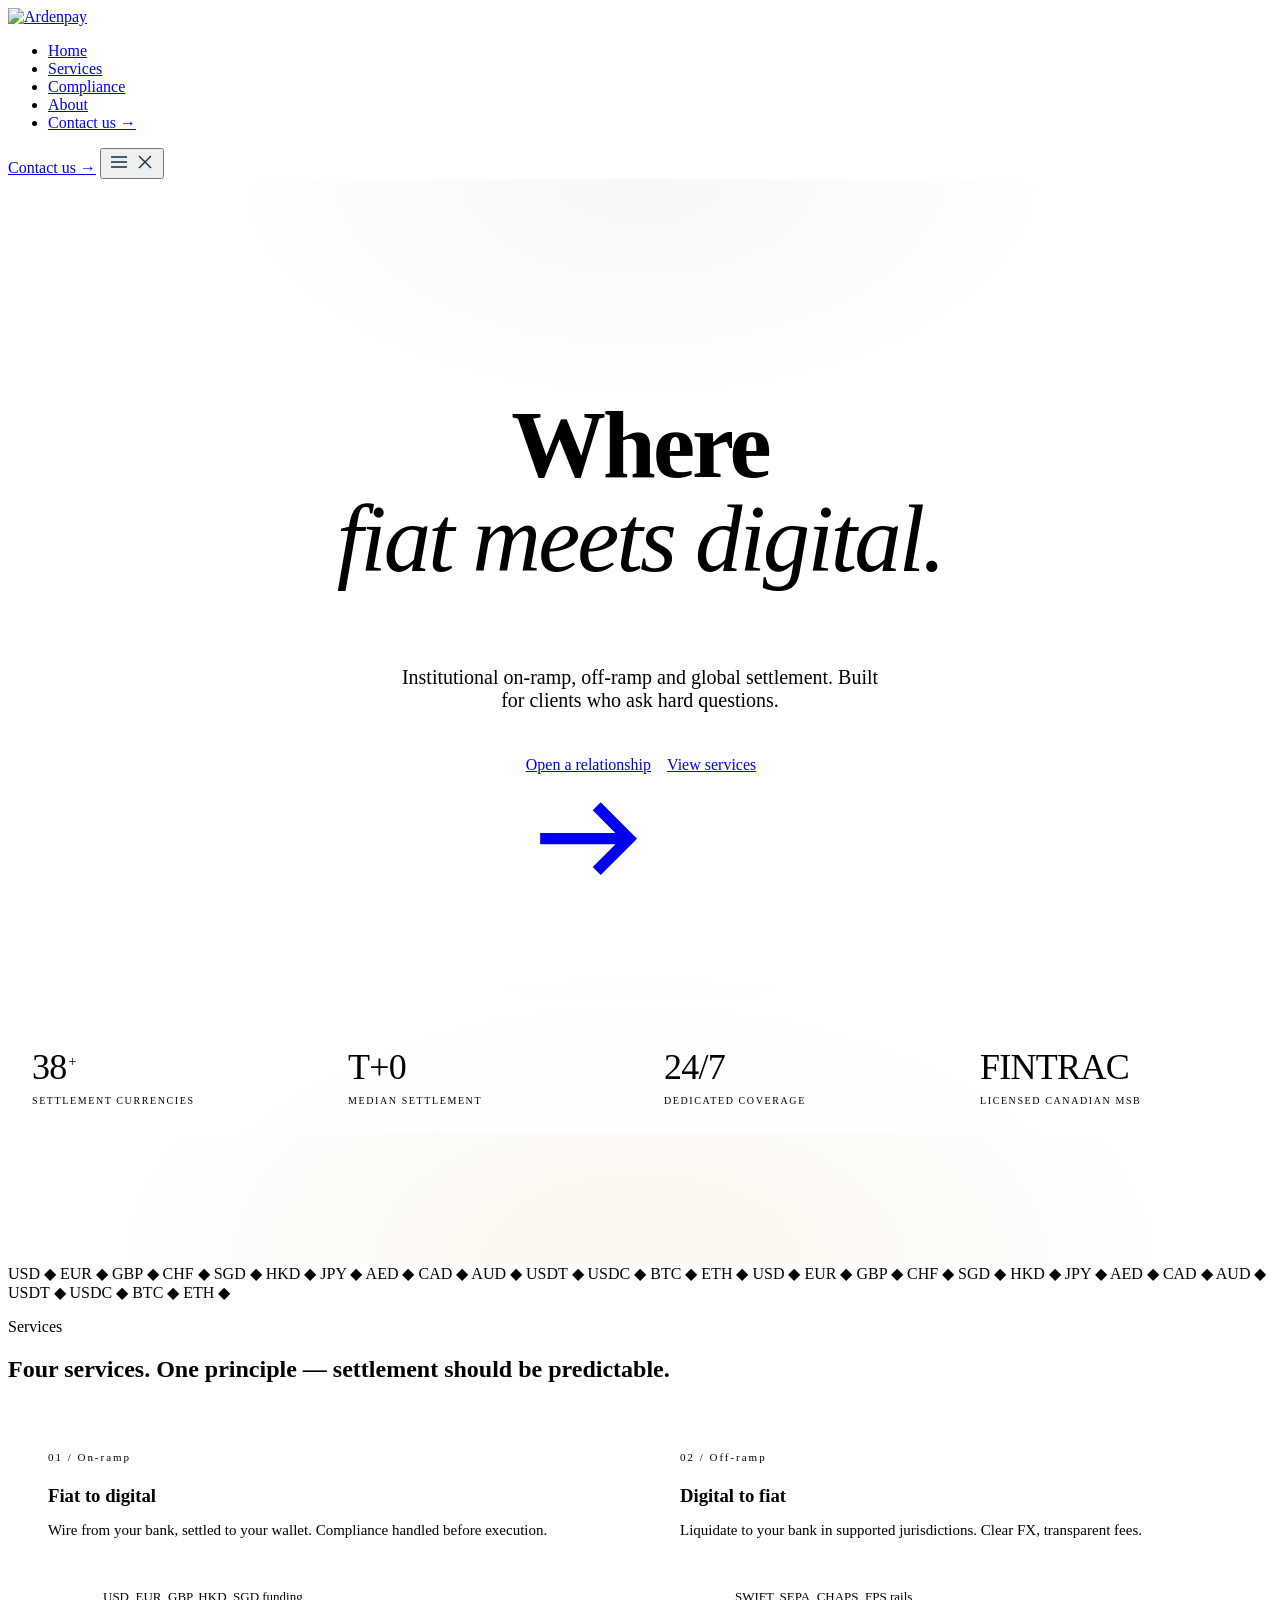
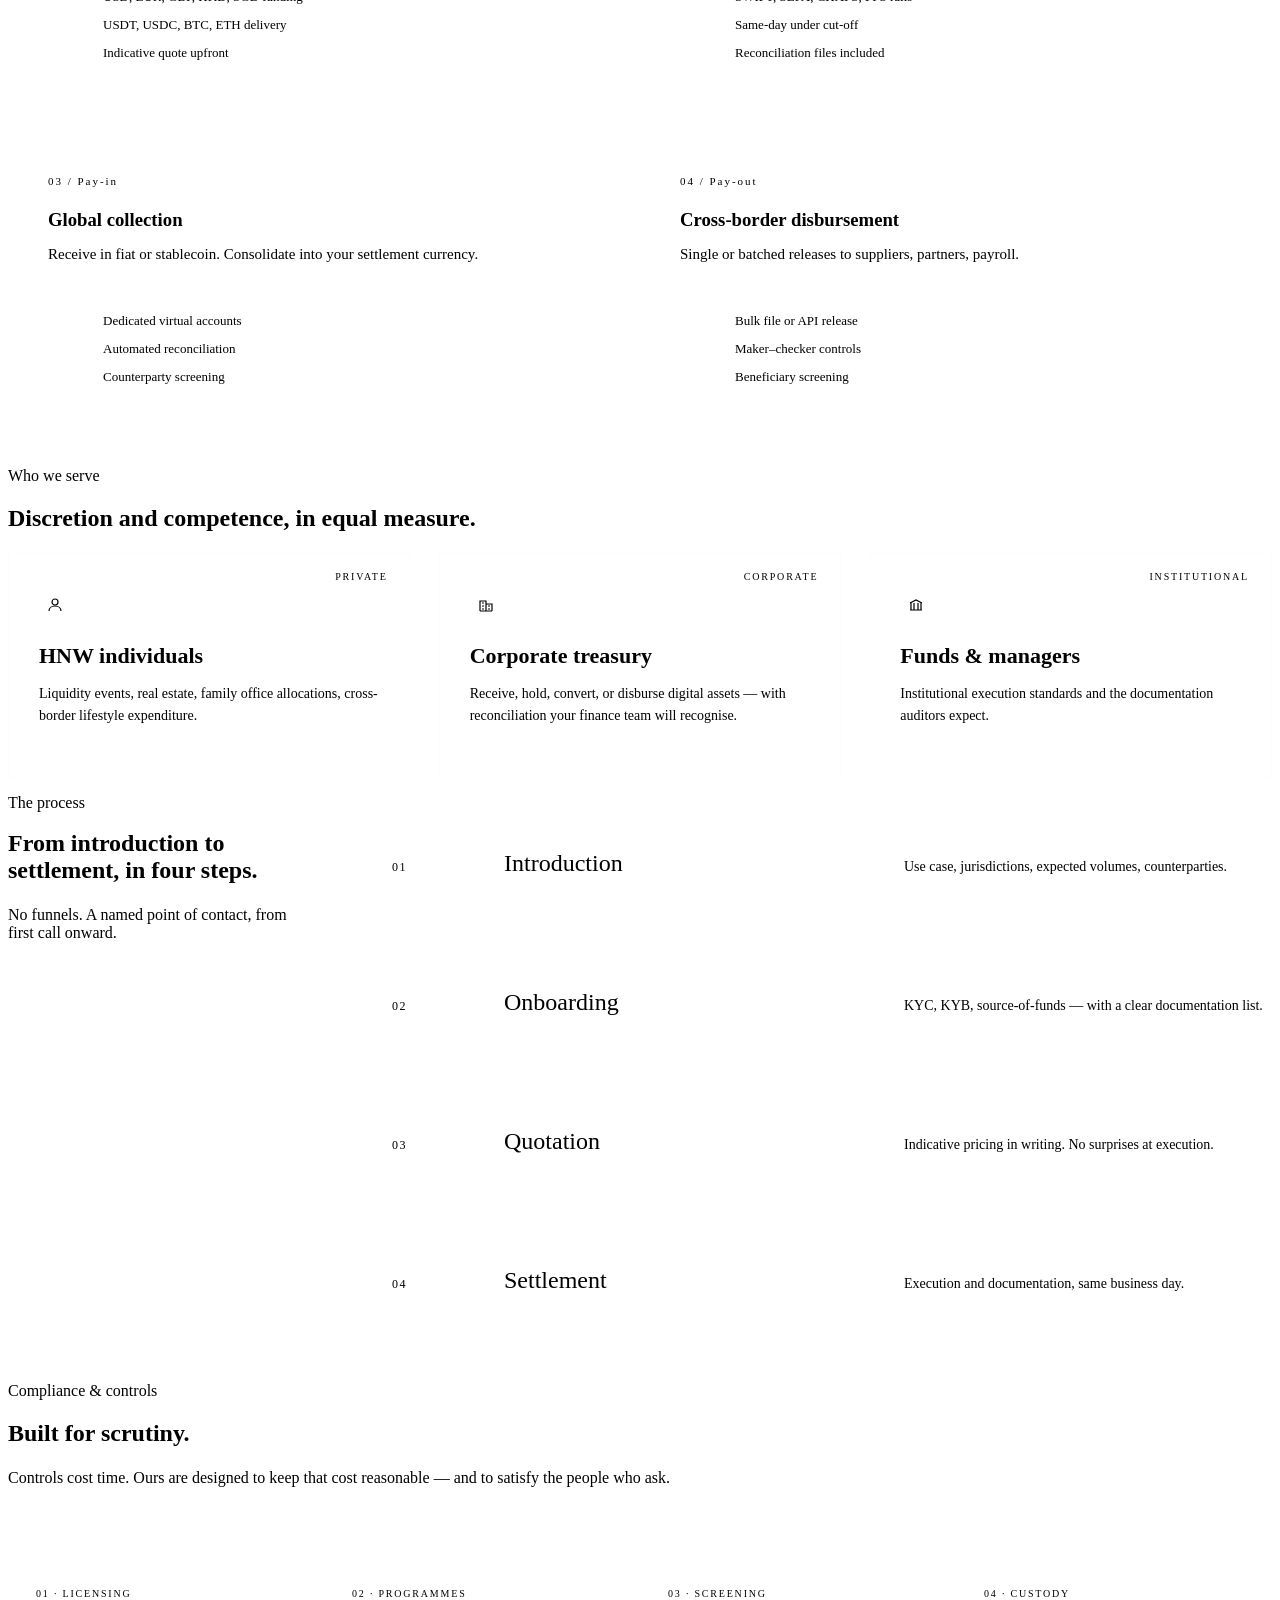
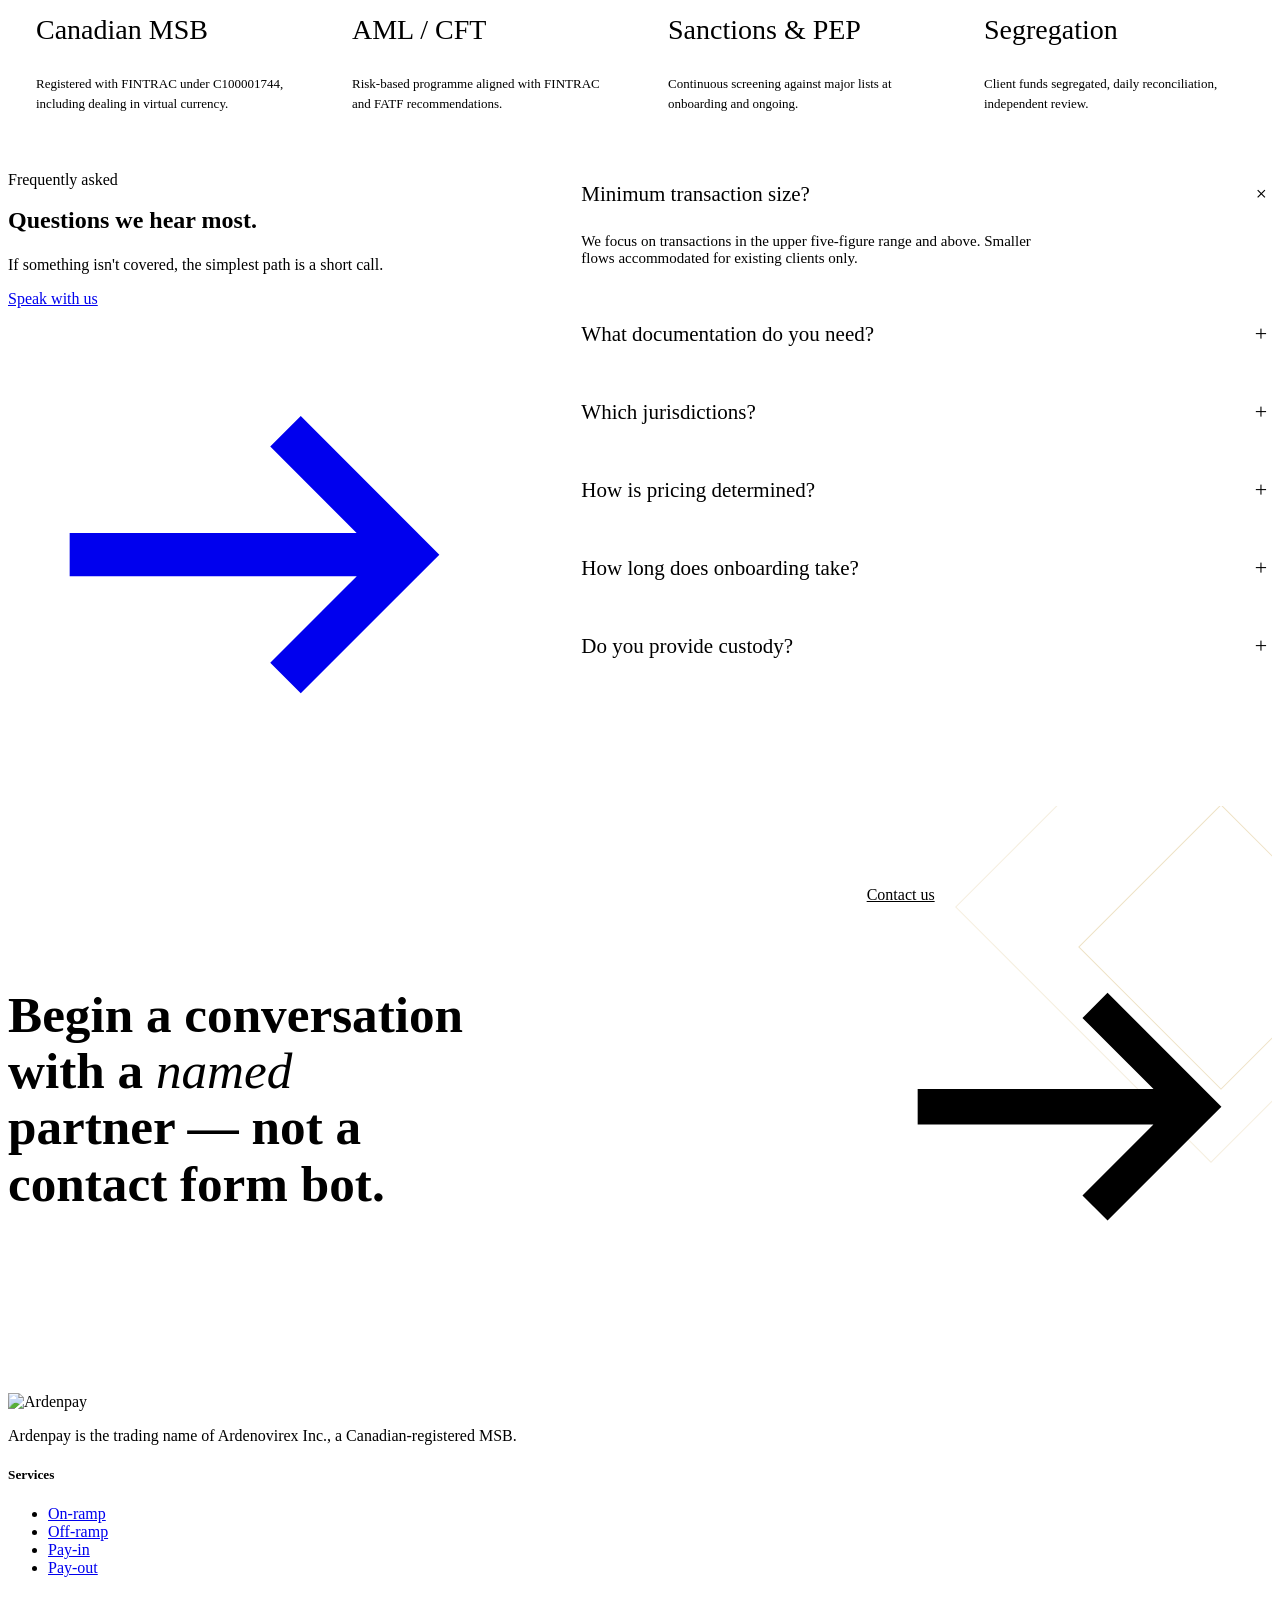
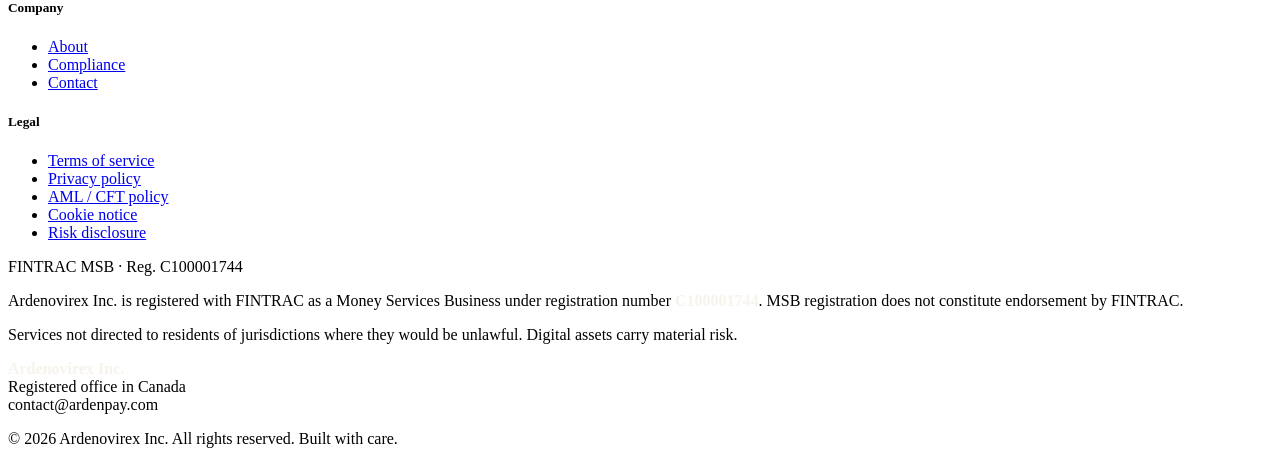
==== index.html @ cf7ff1bd "Add files via upload" ====
<!doctype html>
<html lang="en">
<head>
  <meta charset="utf-8">
  <meta name="viewport" content="width=device-width, initial-scale=1">
  <title>Ardenpay — Where fiat meets digital</title>
  <meta name="description" content="Institutional on-ramp, off-ramp, pay-in and pay-out. Operated by Ardenovirex Inc., a Canadian MSB (C100001744).">
  <link rel="icon" type="image/svg+xml" href="assets/favicon.svg">
  <link rel="preconnect" href="https://fonts.googleapis.com">
  <link rel="preconnect" href="https://fonts.gstatic.com" crossorigin>
  <link href="https://fonts.googleapis.com/css2?family=Fraunces:opsz,wght@9..144,300..600&family=Inter+Tight:wght@400;500;600&family=JetBrains+Mono:wght@400;500&display=swap" rel="stylesheet">
  <link rel="stylesheet" href="assets/style.css">
  <style>
    /* HERO — centred, big serif, layered diamonds */
    .hero {
      position: relative;
      padding: 140px 0 130px;
      overflow: hidden;
      background: var(--paper);
    }
    .hero-bg {
      position: absolute; inset: 0;
      pointer-events: none;
      background:
        radial-gradient(900px 500px at 50% 100%, rgba(201, 162, 74, 0.10), transparent 60%),
        radial-gradient(700px 380px at 50% 0%, rgba(11, 42, 74, 0.04), transparent 60%);
    }
    .hero-bg svg { position: absolute; }
    .d-out { top: -180px; left: 50%; transform: translateX(-50%); width: 880px; height: 880px; opacity: .35; }
    .d-out path { fill: none; stroke: var(--rule); stroke-width: 1; }
    .d-mid { top: -80px; left: 50%; transform: translateX(-50%); width: 560px; height: 560px; opacity: .55; }
    .d-mid path { fill: none; stroke: var(--rule); stroke-width: 1; }
    .d-acc { top: 80px; left: 50%; transform: translateX(-50%); width: 320px; height: 320px; opacity: .7; animation: rot 60s linear infinite; }
    .d-acc path { fill: none; stroke: var(--gold-soft); stroke-width: 1; stroke-dasharray: 4 6; }
    @keyframes rot {
      from { transform: translateX(-50%) rotate(0); }
      to { transform: translateX(-50%) rotate(360deg); }
    }
    .hero-content {
      position: relative; z-index: 2;
      text-align: center; max-width: 920px; margin: 0 auto;
    }
    .hero h1 {
      font-size: clamp(48px, 7.4vw, 96px);
      line-height: 1.0; letter-spacing: -0.03em;
    }
    .hero h1 em {
      display: block; font-style: italic; font-weight: 300; color: var(--gold);
    }
    .hero .lede {
      margin: 36px auto 0; font-size: 20px; max-width: 48ch; color: var(--ink-soft);
    }
    .hero-actions {
      display: flex; gap: 14px; flex-wrap: wrap; justify-content: center; margin-top: 44px;
    }
    .hstrip {
      position: relative; z-index: 2;
      margin-top: 90px;
      display: grid; grid-template-columns: repeat(4, 1fr);
      border: 1px solid var(--rule);
      background: rgba(255,255,255,0.6);
      backdrop-filter: blur(4px);
      -webkit-backdrop-filter: blur(4px);
    }
    .hstrip .it {
      padding: 28px 24px;
      border-right: 1px solid var(--rule);
      text-align: left;
    }
    .hstrip .it:last-child { border-right: 0; }
    .hstrip .it::before {
      content: ""; display: block;
      width: 6px; height: 6px;
      background: var(--gold-soft); transform: rotate(45deg);
      margin-bottom: 18px;
    }
    .hstrip .num {
      font-family: var(--serif);
      font-size: 36px; line-height: 1; letter-spacing: -0.02em;
      color: var(--ink); font-weight: 400;
    }
    .hstrip .num sup { font-size: 14px; color: var(--gold); margin-left: 2px; }
    .hstrip .lab {
      font-family: var(--mono); font-size: 10px;
      letter-spacing: 0.16em; text-transform: uppercase;
      color: var(--ink-soft); margin-top: 10px;
    }
    @media (max-width: 880px) {
      .hstrip { grid-template-columns: 1fr 1fr; }
      .hstrip .it:nth-child(2) { border-right: 0; }
      .hstrip .it:nth-child(1), .hstrip .it:nth-child(2) { border-bottom: 1px solid var(--rule); }
    }

    /* SERVICES */
    .services-grid {
      display: grid; grid-template-columns: repeat(2, 1fr);
      border-top: 1px solid var(--rule); border-left: 1px solid var(--rule);
    }
    @media (max-width: 880px) { .services-grid { grid-template-columns: 1fr; } }
    .service {
      padding: 48px 40px 44px;
      border-right: 1px solid var(--rule); border-bottom: 1px solid var(--rule);
      position: relative; background: var(--paper);
      transition: background .3s ease; overflow: hidden;
    }
    .service::after {
      content: ""; position: absolute; left: 0; bottom: 0;
      width: 0; height: 2px; background: var(--gold);
      transition: width .4s ease;
    }
    .service:hover { background: var(--ivory); }
    .service:hover::after { width: 100%; }
    .service .num {
      font-family: var(--mono); font-size: 11px; letter-spacing: 0.18em;
      color: var(--gold); margin-bottom: 22px;
    }
    .service h3 { margin-bottom: 14px; }
    .service p { font-size: 15px; }
    .service ul {
      list-style: none; margin-top: 22px;
      padding-top: 22px; border-top: 1px solid var(--rule-soft);
    }
    .service li {
      font-size: 13px; color: var(--ink); padding: 6px 0;
      display: flex; gap: 10px; align-items: baseline;
    }
    .service li::before {
      content: ""; width: 5px; height: 5px;
      background: var(--gold); transform: rotate(45deg);
      flex-shrink: 0; position: relative; top: 2px;
    }

    /* CLIENTELE */
    .clientele-grid { display: grid; grid-template-columns: repeat(3, 1fr); gap: 28px; }
    @media (max-width: 880px) { .clientele-grid { grid-template-columns: 1fr; } }
    .client-card {
      padding: 36px 30px;
      border: 1px solid rgba(244,239,230,0.14);
      background: rgba(255,255,255,0.02);
      position: relative; transition: border-color .3s ease;
    }
    .client-card:hover { border-color: rgba(201,162,74,0.4); }
    .client-card .icon {
      width: 32px; height: 32px; margin-bottom: 22px;
      border: 1px solid var(--gold); display: grid; place-items: center;
    }
    .client-card .icon svg { width: 16px; height: 16px; stroke: var(--gold-soft); }
    .client-card h3 { font-size: 22px; margin-bottom: 14px; }
    .client-card p { font-size: 14px; line-height: 1.6; }
    .client-card .tag {
      position: absolute; top: 18px; right: 22px;
      font-family: var(--mono); font-size: 10px; color: var(--gold-soft);
      letter-spacing: 0.18em; text-transform: uppercase;
    }

    /* PROCESS */
    .process-wrap { display: grid; grid-template-columns: 280px 1fr; gap: 64px; align-items: start; }
    @media (max-width: 880px) { .process-wrap { grid-template-columns: 1fr; gap: 32px; } }
    .process-list { counter-reset: step; list-style: none; }
    .process-list li {
      counter-increment: step;
      padding: 32px 0; border-top: 1px solid var(--rule);
      display: grid; grid-template-columns: 80px 1fr 1fr;
      gap: 32px; align-items: baseline;
    }
    .process-list li:last-child { border-bottom: 1px solid var(--rule); }
    .process-list li::before {
      content: "0" counter(step);
      font-family: var(--mono); font-size: 12px; color: var(--gold);
      letter-spacing: 0.12em;
    }
    .process-list h3 {
      font-size: 24px; font-family: var(--serif); font-weight: 400;
    }
    .process-list p { font-size: 14px; }
    @media (max-width: 720px) {
      .process-list li { grid-template-columns: 50px 1fr; }
      .process-list li p { grid-column: 2; }
    }

    /* PILLARS */
    .pillars {
      display: grid; grid-template-columns: repeat(4, 1fr);
      margin-top: 56px; border-top: 1px solid var(--rule-soft);
    }
    @media (max-width: 880px) { .pillars { grid-template-columns: 1fr 1fr; } }
    @media (max-width: 480px) { .pillars { grid-template-columns: 1fr; } }
    .pillar {
      padding: 40px 28px 28px; border-right: 1px solid var(--rule-soft);
    }
    .pillar:last-child { border-right: 0; }
    .pillar .label {
      font-family: var(--mono); font-size: 10px;
      letter-spacing: 0.18em; text-transform: uppercase; color: var(--gold);
    }
    .pillar h3 {
      margin-top: 14px; font-size: 28px; font-family: var(--serif);
      font-weight: 400; line-height: 1.1;
    }
    .pillar p { font-size: 13px; margin-top: 16px; line-height: 1.55; }

    /* FAQ */
    .faq-wrap { display: grid; grid-template-columns: 1fr 1.4fr; gap: 80px; align-items: start; }
    @media (max-width: 880px) { .faq-wrap { grid-template-columns: 1fr; gap: 32px; } }
    .faq-item { border-top: 1px solid var(--rule); }
    .faq-item:last-child { border-bottom: 1px solid var(--rule); }
    .faq-item summary {
      list-style: none; cursor: pointer;
      display: flex; justify-content: space-between; align-items: center;
      padding: 26px 0;
      font-family: var(--serif); font-size: 21px; color: var(--ink); font-weight: 400;
    }
    .faq-item summary::-webkit-details-marker { display: none; }
    .faq-item .toggle {
      font-family: var(--mono); font-size: 22px; color: var(--gold);
      transition: transform .25s ease;
      width: 22px; text-align: center;
    }
    .faq-item[open] .toggle { transform: rotate(45deg); }
    .faq-item .answer {
      padding: 0 0 28px; max-width: 60ch; font-size: 15px; color: var(--ink-soft);
    }

    /* CTA STRIP */
    .cta-strip {
      padding: 80px 0; background: var(--ink); color: var(--ivory);
      position: relative; overflow: hidden;
    }
    .cta-strip::before {
      content: ""; position: absolute; right: -120px; top: -80px;
      width: 360px; height: 360px;
      border: 1px solid rgba(201,162,74,0.18); transform: rotate(45deg);
    }
    .cta-strip::after {
      content: ""; position: absolute; right: -50px; top: 40px;
      width: 200px; height: 200px;
      border: 1px solid rgba(201,162,74,0.32); transform: rotate(45deg);
      animation: rot 80s linear infinite;
    }
    .cta-strip .container {
      display: grid; grid-template-columns: 2fr 1fr; gap: 48px; align-items: center;
      position: relative; z-index: 2;
    }
    @media (max-width: 880px) { .cta-strip .container { grid-template-columns: 1fr; } }
    .cta-strip h2 {
      color: var(--ivory); font-size: clamp(32px, 4vw, 52px);
      max-width: 18ch; line-height: 1.1;
    }
    .cta-strip h2 em { color: var(--gold-soft); font-style: italic; font-weight: 300; }
    .cta-strip .btn {
      background: var(--ivory); color: var(--ink); border-color: var(--ivory);
    }
    .cta-strip .btn:hover { background: var(--gold-soft); border-color: var(--gold-soft); }
  </style>
</head>
<body>

<header class="site-header">
  <div class="container nav">
    <a class="nav-logo" href="/" aria-label="Ardenpay home">
      <img src="assets/logo.svg" alt="Ardenpay">
    </a>
    <nav>
      <ul class="nav-links">
        <li><a href="/" class="active">Home</a></li>
        <li><a href="services">Services</a></li>
        <li><a href="compliance">Compliance</a></li>
        <li><a href="about">About</a></li>
      
        <li class="mobile-only"><a href="contact" class="mobile-cta">Contact us →</a></li>
      </ul>
    </nav>
    <a href="contact" class="nav-cta">Contact us →</a>
    <button class="nav-toggle" aria-label="Menu">
      <svg class="icon-open" width="22" height="22" viewBox="0 0 22 22" fill="none"><path d="M3 6h16M3 11h16M3 16h16" stroke="#0B2A4A" stroke-width="1.4"/></svg>
      <svg class="icon-close" width="22" height="22" viewBox="0 0 22 22" fill="none"><path d="M5 5l12 12M17 5L5 17" stroke="#0B2A4A" stroke-width="1.4"/></svg>
    </button>
  </div>
</header>

<section class="hero">
  <div class="hero-bg">
    <svg class="d-out" viewBox="0 0 100 100" preserveAspectRatio="none"><path d="M50 0 L100 50 L50 100 L0 50 Z"/></svg>
    <svg class="d-mid" viewBox="0 0 100 100" preserveAspectRatio="none"><path d="M50 0 L100 50 L50 100 L0 50 Z"/></svg>
    <svg class="d-acc" viewBox="0 0 100 100" preserveAspectRatio="none"><path d="M50 0 L100 50 L50 100 L0 50 Z"/></svg>
  </div>

  <div class="container">
    <div class="hero-content">
      <h1>Where <em>fiat meets digital.</em></h1>
      <p class="lede">Institutional on-ramp, off-ramp and global settlement. Built for clients who ask hard questions.</p>
      <div class="hero-actions">
        <a class="btn" href="contact">Open a relationship
          <svg class="arrow" viewBox="0 0 16 16" fill="none"><path d="M2 8h11M9 4l4 4-4 4" stroke="currentColor" stroke-width="1.4"/></svg>
        </a>
        <a class="btn btn--ghost" href="services">View services</a>
      </div>
    </div>

    <div class="hstrip">
      <div class="it"><div class="num">38<sup>+</sup></div><div class="lab">Settlement currencies</div></div>
      <div class="it"><div class="num">T+0</div><div class="lab">Median settlement</div></div>
      <div class="it"><div class="num">24/7</div><div class="lab">Dedicated coverage</div></div>
      <div class="it"><div class="num">FINTRAC</div><div class="lab">Licensed Canadian MSB</div></div>
    </div>
  </div>
</section>

<div class="ticker" aria-hidden="true">
  <div class="ticker-inner">
    <span>USD <span class="dot">◆</span> EUR <span class="dot">◆</span> GBP <span class="dot">◆</span> CHF <span class="dot">◆</span> SGD <span class="dot">◆</span> HKD <span class="dot">◆</span> JPY <span class="dot">◆</span> AED <span class="dot">◆</span> CAD <span class="dot">◆</span> AUD <span class="dot">◆</span> USDT <span class="dot">◆</span> USDC <span class="dot">◆</span> BTC <span class="dot">◆</span> ETH <span class="dot">◆</span></span>
    <span>USD <span class="dot">◆</span> EUR <span class="dot">◆</span> GBP <span class="dot">◆</span> CHF <span class="dot">◆</span> SGD <span class="dot">◆</span> HKD <span class="dot">◆</span> JPY <span class="dot">◆</span> AED <span class="dot">◆</span> CAD <span class="dot">◆</span> AUD <span class="dot">◆</span> USDT <span class="dot">◆</span> USDC <span class="dot">◆</span> BTC <span class="dot">◆</span> ETH <span class="dot">◆</span></span>
  </div>
</div>

<section class="section">
  <div class="container">
    <div class="section-head">
      <p class="eyebrow"><span class="bullet"></span>Services</p>
      <div><h2>Four services. One principle — settlement should be predictable.</h2></div>
    </div>
    <div class="services-grid">
      <article class="service"><div class="num">01 / On-ramp</div><h3>Fiat to digital</h3><p>Wire from your bank, settled to your wallet. Compliance handled before execution.</p><ul><li>USD, EUR, GBP, HKD, SGD funding</li><li>USDT, USDC, BTC, ETH delivery</li><li>Indicative quote upfront</li></ul></article>
      <article class="service"><div class="num">02 / Off-ramp</div><h3>Digital to fiat</h3><p>Liquidate to your bank in supported jurisdictions. Clear FX, transparent fees.</p><ul><li>SWIFT, SEPA, CHAPS, FPS rails</li><li>Same-day under cut-off</li><li>Reconciliation files included</li></ul></article>
      <article class="service"><div class="num">03 / Pay-in</div><h3>Global collection</h3><p>Receive in fiat or stablecoin. Consolidate into your settlement currency.</p><ul><li>Dedicated virtual accounts</li><li>Automated reconciliation</li><li>Counterparty screening</li></ul></article>
      <article class="service"><div class="num">04 / Pay-out</div><h3>Cross-border disbursement</h3><p>Single or batched releases to suppliers, partners, payroll.</p><ul><li>Bulk file or API release</li><li>Maker–checker controls</li><li>Beneficiary screening</li></ul></article>
    </div>
  </div>
</section>

<section class="section section--ink">
  <div class="container">
    <div class="section-head">
      <p class="eyebrow"><span class="bullet"></span>Who we serve</p>
      <div><h2>Discretion and competence, in equal measure.</h2></div>
    </div>
    <div class="clientele-grid">
      <div class="client-card"><span class="tag">Private</span><div class="icon"><svg viewBox="0 0 16 16" fill="none"><circle cx="8" cy="5" r="3" stroke="currentColor" stroke-width="1.2"/><path d="M2 14c0-3 2.7-5 6-5s6 2 6 5" stroke="currentColor" stroke-width="1.2"/></svg></div><h3>HNW individuals</h3><p>Liquidity events, real estate, family office allocations, cross-border lifestyle expenditure.</p></div>
      <div class="client-card"><span class="tag">Corporate</span><div class="icon"><svg viewBox="0 0 16 16" fill="none"><path d="M2 14V4h6v10M8 14V7h6v7M2 14h12M4 6h2M4 9h2M4 12h2M10 9h2M10 12h2" stroke="currentColor" stroke-width="1.2"/></svg></div><h3>Corporate treasury</h3><p>Receive, hold, convert, or disburse digital assets — with reconciliation your finance team will recognise.</p></div>
      <div class="client-card"><span class="tag">Institutional</span><div class="icon"><svg viewBox="0 0 16 16" fill="none"><path d="M2 6l6-3 6 3M3 6v7M13 6v7M6 6v7M10 6v7M2 13h12" stroke="currentColor" stroke-width="1.2"/></svg></div><h3>Funds & managers</h3><p>Institutional execution standards and the documentation auditors expect.</p></div>
    </div>
  </div>
</section>

<section class="section section--ivory">
  <div class="container">
    <div class="process-wrap">
      <div>
        <p class="eyebrow"><span class="bullet"></span>The process</p>
        <h2 style="margin-top:18px;">From introduction to settlement, in four steps.</h2>
        <p style="margin-top:22px; max-width: 36ch;">No funnels. A named point of contact, from first call onward.</p>
      </div>
      <ol class="process-list">
        <li><h3>Introduction</h3><p>Use case, jurisdictions, expected volumes, counterparties.</p></li>
        <li><h3>Onboarding</h3><p>KYC, KYB, source-of-funds — with a clear documentation list.</p></li>
        <li><h3>Quotation</h3><p>Indicative pricing in writing. No surprises at execution.</p></li>
        <li><h3>Settlement</h3><p>Execution and documentation, same business day.</p></li>
      </ol>
    </div>
  </div>
</section>

<section class="section">
  <div class="container">
    <div class="section-head">
      <p class="eyebrow"><span class="bullet"></span>Compliance & controls</p>
      <div>
        <h2>Built for scrutiny.</h2>
        <p class="lede" style="margin-top: 22px;">Controls cost time. Ours are designed to keep that cost reasonable — and to satisfy the people who ask.</p>
      </div>
    </div>
    <div class="pillars">
      <div class="pillar"><span class="label">01 · Licensing</span><h3>Canadian MSB</h3><p>Registered with FINTRAC under C100001744, including dealing in virtual currency.</p></div>
      <div class="pillar"><span class="label">02 · Programmes</span><h3>AML / CFT</h3><p>Risk-based programme aligned with FINTRAC and FATF recommendations.</p></div>
      <div class="pillar"><span class="label">03 · Screening</span><h3>Sanctions & PEP</h3><p>Continuous screening against major lists at onboarding and ongoing.</p></div>
      <div class="pillar"><span class="label">04 · Custody</span><h3>Segregation</h3><p>Client funds segregated, daily reconciliation, independent review.</p></div>
    </div>
  </div>
</section>

<section class="section section--ivory">
  <div class="container faq-wrap">
    <div>
      <p class="eyebrow"><span class="bullet"></span>Frequently asked</p>
      <h2 style="margin-top: 18px;">Questions we hear most.</h2>
      <p style="margin-top: 22px;">If something isn't covered, the simplest path is a short call.</p>
      <a class="btn" href="contact" style="margin-top: 28px;">Speak with us
        <svg class="arrow" viewBox="0 0 16 16" fill="none"><path d="M2 8h11M9 4l4 4-4 4" stroke="currentColor" stroke-width="1.4"/></svg>
      </a>
    </div>
    <div>
      <details class="faq-item" open><summary>Minimum transaction size? <span class="toggle">+</span></summary><div class="answer">We focus on transactions in the upper five-figure range and above. Smaller flows accommodated for existing clients only.</div></details>
      <details class="faq-item"><summary>What documentation do you need? <span class="toggle">+</span></summary><div class="answer">Individuals: ID, proof of residence, source-of-funds. Corporates: incorporation documents, beneficial owners, financial statements. Exact list provided at onboarding.</div></details>
      <details class="faq-item"><summary>Which jurisdictions? <span class="toggle">+</span></summary><div class="answer">Most major jurisdictions across North America, Europe, the United Kingdom, the Middle East, and Asia-Pacific. Sanctioned jurisdictions excluded.</div></details>
      <details class="faq-item"><summary>How is pricing determined? <span class="toggle">+</span></summary><div class="answer">Quoted per transaction or as a tiered schedule based on volume, currencies, and rails. Indicative pricing before any commitment.</div></details>
      <details class="faq-item"><summary>How long does onboarding take? <span class="toggle">+</span></summary><div class="answer">Individuals: 3–5 business days. Corporates: 1–3 weeks, depending on structure complexity.</div></details>
      <details class="faq-item"><summary>Do you provide custody? <span class="toggle">+</span></summary><div class="answer">No. Assets held only transiently for execution, with daily reconciliation and segregation from corporate funds.</div></details>
    </div>
  </div>
</section>

<section class="cta-strip">
  <div class="container">
    <h2>Begin a conversation with a <em>named</em> partner — not a contact form bot.</h2>
    <a class="btn" href="contact">Contact us
      <svg class="arrow" viewBox="0 0 16 16" fill="none"><path d="M2 8h11M9 4l4 4-4 4" stroke="currentColor" stroke-width="1.4"/></svg>
    </a>
  </div>
</section>

<footer class="site-footer">
  <div class="container">
    <div class="footer-top">
      <div class="footer-brand">
        <img src="assets/logo-light.svg" alt="Ardenpay">
        <p>Ardenpay is the trading name of Ardenovirex Inc., a Canadian-registered MSB.</p>
      </div>
      <div class="footer-col"><h5>Services</h5><ul><li><a href="services#onramp">On-ramp</a></li><li><a href="services#offramp">Off-ramp</a></li><li><a href="services#payin">Pay-in</a></li><li><a href="services#payout">Pay-out</a></li></ul></div>
      <div class="footer-col"><h5>Company</h5><ul><li><a href="about">About</a></li><li><a href="compliance">Compliance</a></li><li><a href="contact">Contact</a></li></ul></div>
      <div class="footer-col"><h5>Legal</h5><ul><li><a href="legal/terms">Terms of service</a></li><li><a href="legal/privacy">Privacy policy</a></li><li><a href="legal/aml">AML / CFT policy</a></li><li><a href="legal/cookies">Cookie notice</a></li><li><a href="legal/risk">Risk disclosure</a></li></ul></div>
    </div>
    <div class="footer-legal">
      <div>
        <span class="compliance-badge"><span class="dot"></span>FINTRAC MSB · Reg. C100001744</span>
        <p>Ardenovirex Inc. is registered with FINTRAC as a Money Services Business under registration number <strong style="color: rgba(244,239,230,0.78);">C100001744</strong>. MSB registration does not constitute endorsement by FINTRAC.</p>
        <p style="margin-top: 12px;">Services not directed to residents of jurisdictions where they would be unlawful. Digital assets carry material risk.</p>
      </div>
      <div>
        <p><strong style="color: rgba(244,239,230,0.78);">Ardenovirex Inc.</strong><br>Registered office in Canada<br>contact@ardenpay.com</p>
      </div>
    </div>
    <div class="footer-bottom">
      <span>© 2026 Ardenovirex Inc. All rights reserved.</span>
      <span>Built with care.</span>
    </div>
  </div>
</footer>

<script src="assets/nav.js"></script>
</body>
</html>
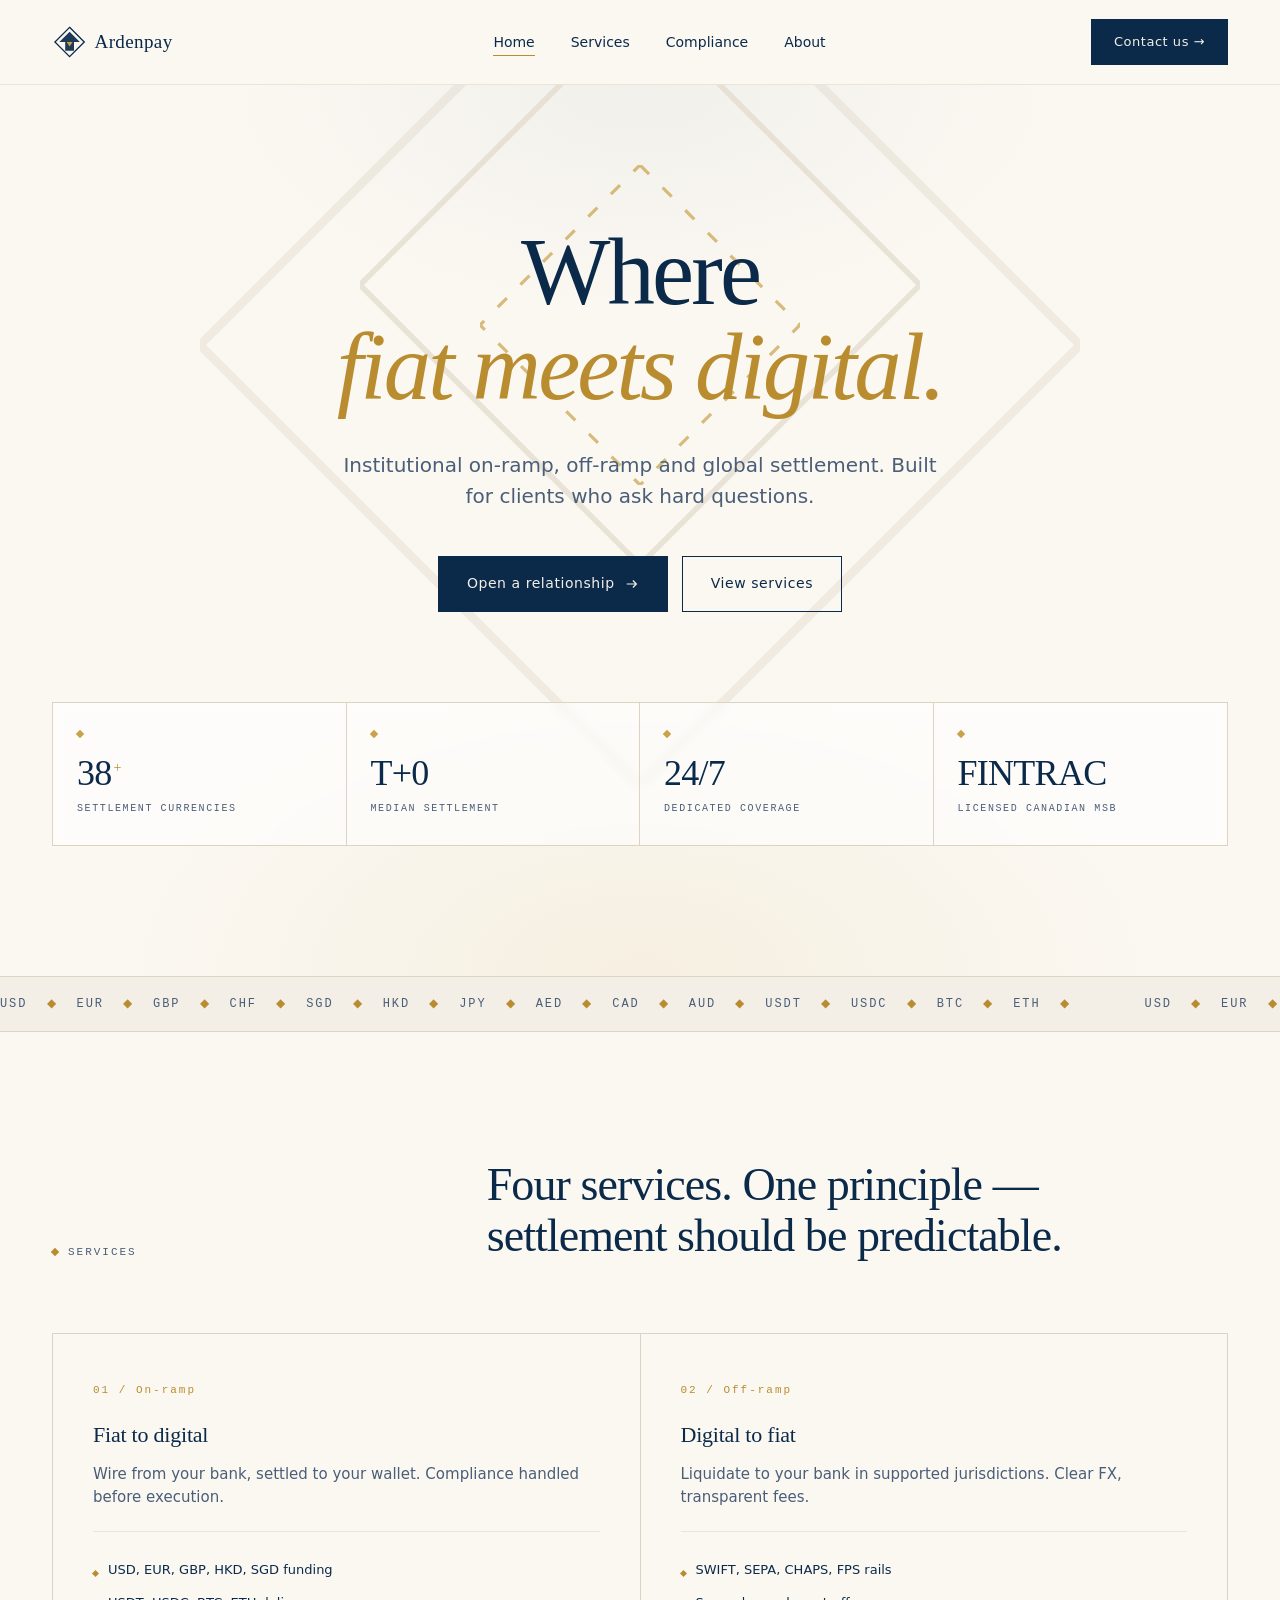
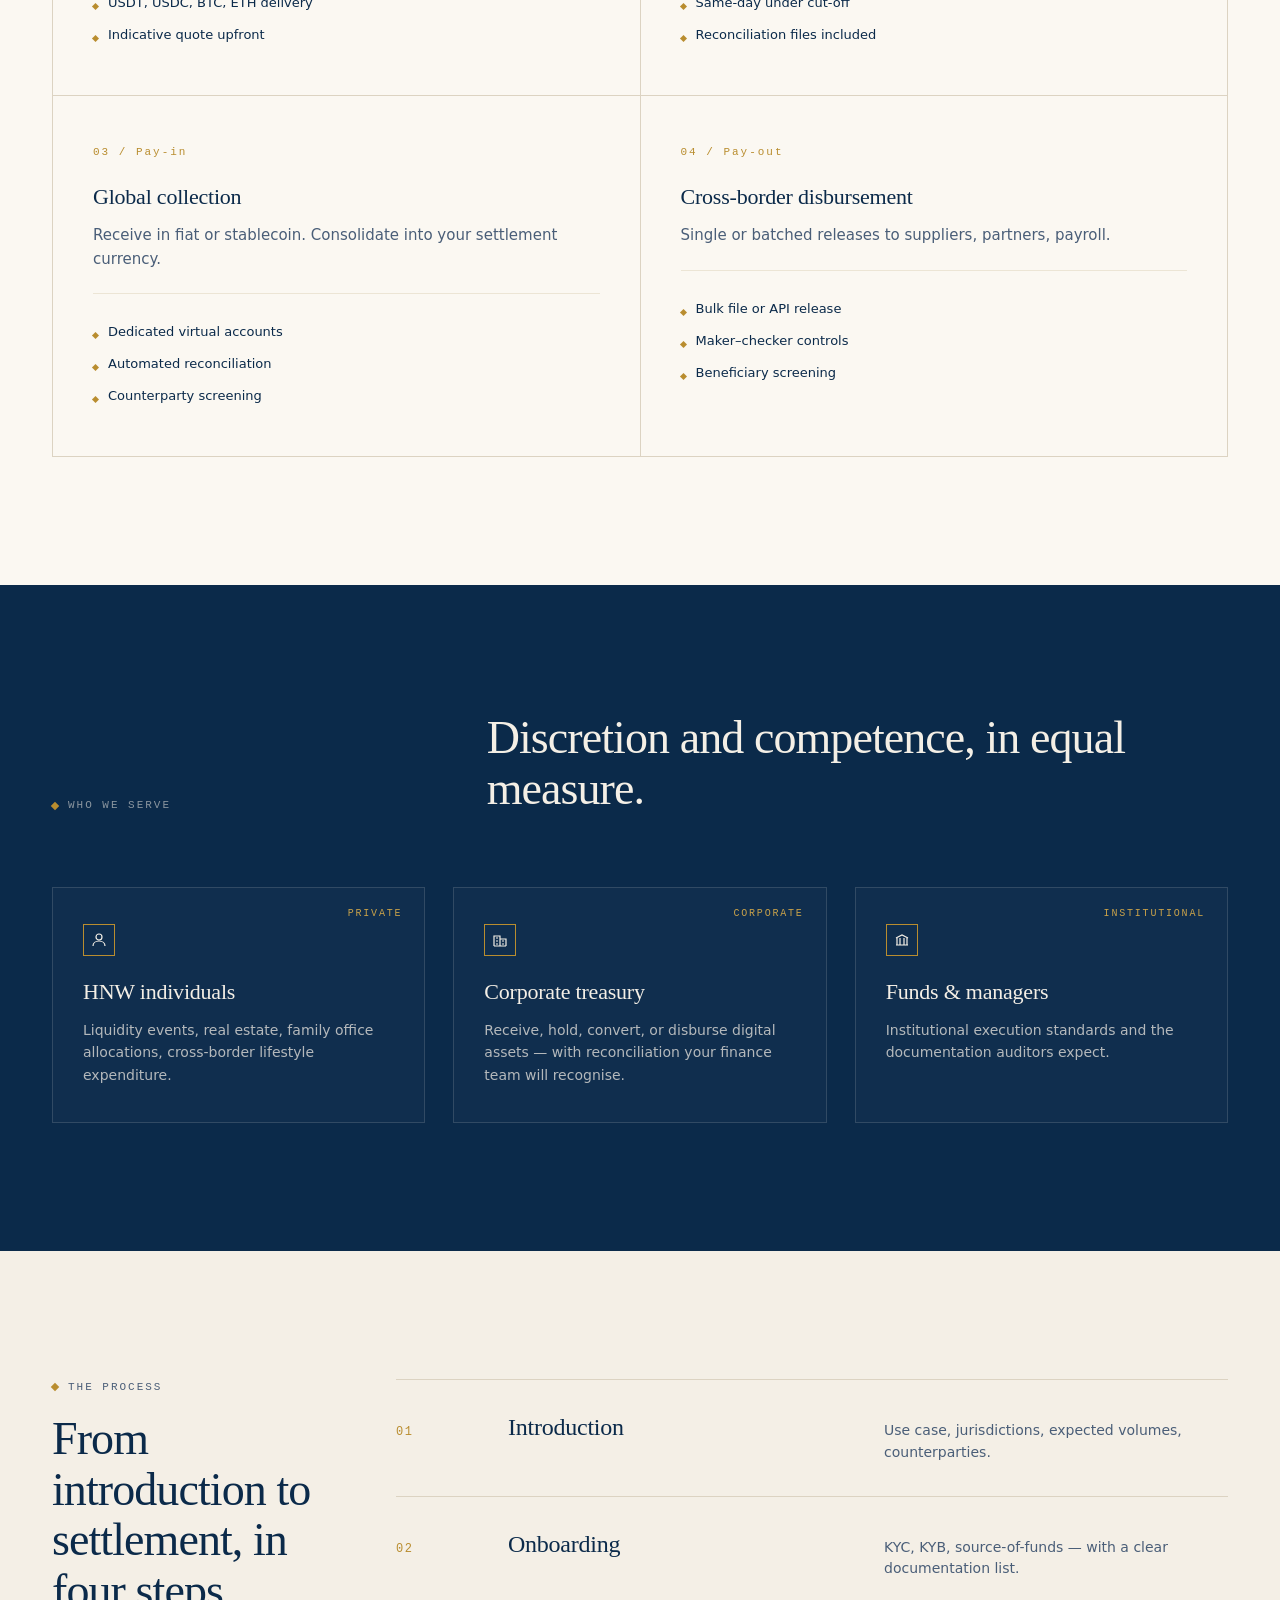
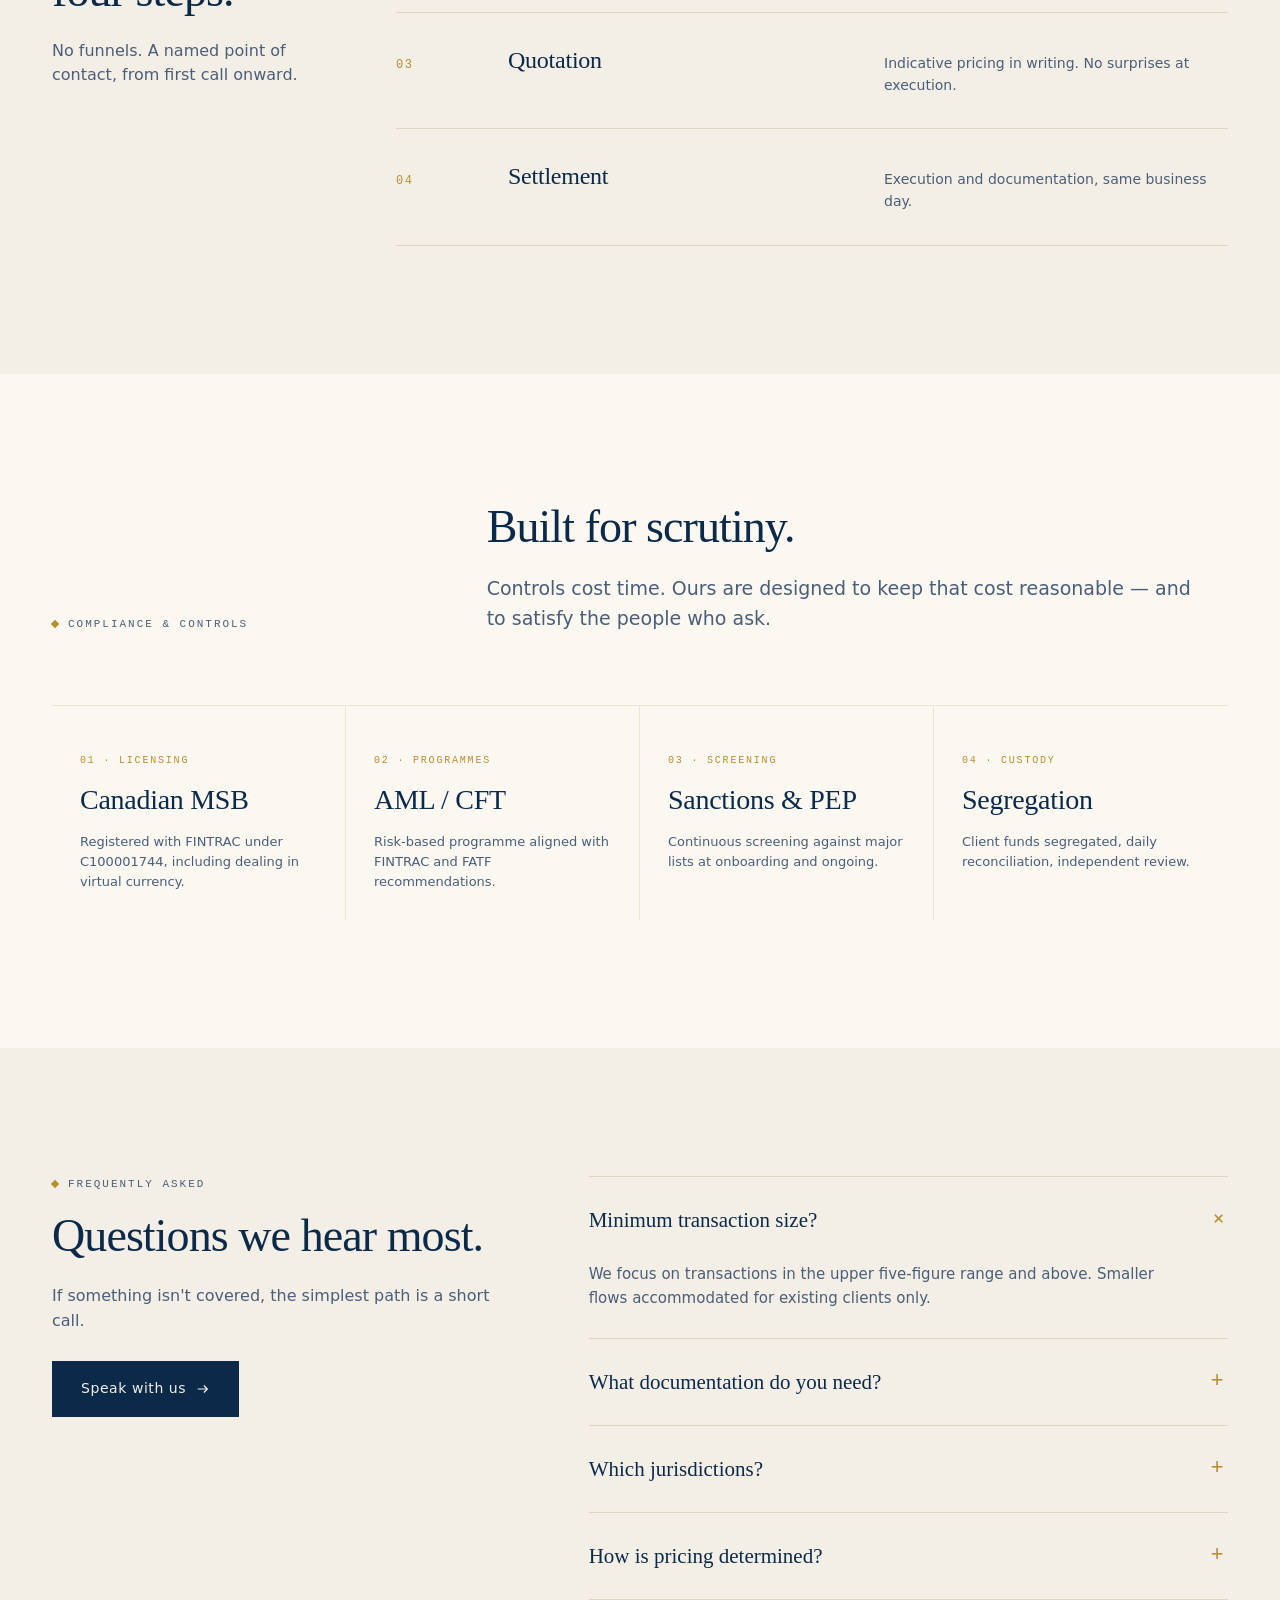
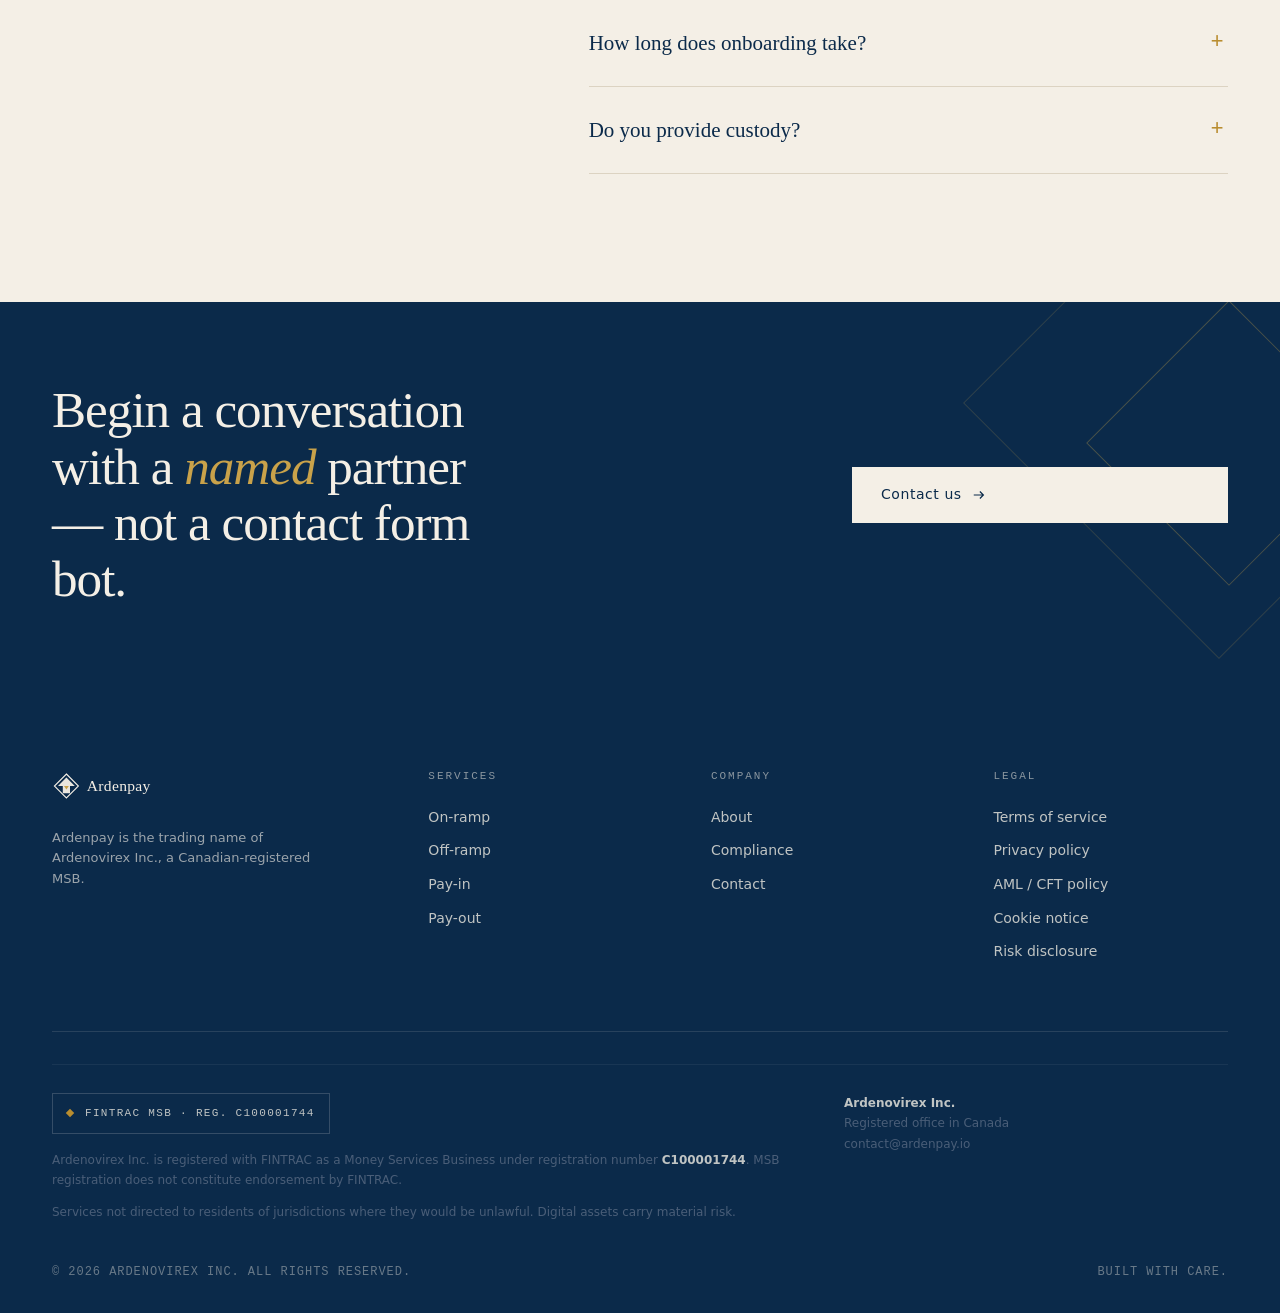
==== commit d6de87b4: "ardenpay.io 替换" ====
--- a/index.html
+++ b/index.html
@@ -426,7 +426,7 @@
         <p style="margin-top: 12px;">Services not directed to residents of jurisdictions where they would be unlawful. Digital assets carry material risk.</p>
       </div>
       <div>
-        <p><strong style="color: rgba(244,239,230,0.78);">Ardenovirex Inc.</strong><br>Registered office in Canada<br>contact@ardenpay.com</p>
+        <p><strong style="color: rgba(244,239,230,0.78);">Ardenovirex Inc.</strong><br>Registered office in Canada<br>contact@ardenpay.io</p>
       </div>
     </div>
     <div class="footer-bottom">
--- a/assets/style.css
+++ b/assets/style.css
@@ -0,0 +1,465 @@
+/* ============================================================
+   Ardenpay — design system
+   Aesthetic: institutional, light, restrained luxury
+   ============================================================ */
+
+:root {
+  /* Palette */
+  --ink: #0B2A4A;          /* deep navy — primary */
+  --ink-2: #163A60;        /* navy hover */
+  --ink-soft: #4A5E78;     /* secondary text */
+  --ivory: #F4EFE6;        /* background warm white */
+  --paper: #FBF8F2;        /* page background */
+  --rule: #DCD3C2;         /* hairline rules */
+  --rule-soft: #ECE5D5;
+  --gold: #B98D2F;         /* refined gold accent */
+  --gold-soft: #C9A24A;
+  --error: #8B2F2F;
+  --success: #2F6B4A;
+
+  /* Type */
+  --serif: 'Fraunces', 'Cormorant Garamond', Georgia, 'Times New Roman', serif;
+  --sans: 'Inter Tight', 'Helvetica Neue', system-ui, sans-serif;
+  --mono: 'JetBrains Mono', ui-monospace, 'SF Mono', Menlo, monospace;
+
+  /* Layout */
+  --max: 1240px;
+  --gutter: 32px;
+  --radius: 2px;
+}
+
+* { box-sizing: border-box; margin: 0; padding: 0; }
+
+html, body {
+  overflow-x: hidden;
+  width: 100%;
+}
+
+html { scroll-behavior: smooth; -webkit-text-size-adjust: 100%; }
+
+body {
+  background: var(--paper);
+  color: var(--ink);
+  font-family: var(--sans);
+  font-size: 16px;
+  line-height: 1.55;
+  font-weight: 400;
+  -webkit-font-smoothing: antialiased;
+  text-rendering: optimizeLegibility;
+}
+
+a { color: inherit; text-decoration: none; }
+a:focus-visible, button:focus-visible {
+  outline: 1px solid var(--gold);
+  outline-offset: 3px;
+}
+
+img, svg { display: block; max-width: 100%; }
+
+/* ---------- Layout ---------- */
+.container {
+  max-width: var(--max);
+  margin: 0 auto;
+  padding: 0 var(--gutter);
+}
+
+.rule { height: 1px; background: var(--rule); border: 0; }
+.rule-soft { height: 1px; background: var(--rule-soft); border: 0; }
+
+/* ---------- Typography ---------- */
+.eyebrow {
+  font-family: var(--mono);
+  font-size: 11px;
+  font-weight: 500;
+  letter-spacing: 0.18em;
+  text-transform: uppercase;
+  color: var(--ink-soft);
+}
+
+.eyebrow .bullet {
+  display: inline-block;
+  width: 6px; height: 6px;
+  background: var(--gold);
+  margin-right: 10px;
+  vertical-align: middle;
+  transform: rotate(45deg);
+}
+
+h1, h2, h3, h4 {
+  font-family: var(--serif);
+  font-weight: 400;
+  letter-spacing: -0.01em;
+  color: var(--ink);
+}
+
+h1 {
+  font-size: clamp(40px, 5.6vw, 76px);
+  line-height: 1.02;
+  letter-spacing: -0.025em;
+}
+
+h1 em {
+  font-style: italic;
+  font-weight: 300;
+  color: var(--gold);
+}
+
+h2 {
+  font-size: clamp(30px, 3.6vw, 46px);
+  line-height: 1.1;
+  letter-spacing: -0.02em;
+}
+
+h3 {
+  font-size: 22px;
+  line-height: 1.25;
+  font-weight: 500;
+}
+
+h4 {
+  font-size: 17px;
+  font-family: var(--sans);
+  font-weight: 600;
+  letter-spacing: 0;
+}
+
+p { color: var(--ink-soft); }
+.lede { font-size: 19px; line-height: 1.55; color: var(--ink-soft); max-width: 60ch; }
+
+/* ---------- Header ---------- */
+.site-header {
+  position: sticky; top: 0; z-index: 50;
+  background: rgba(251, 248, 242, 0.88);
+  backdrop-filter: saturate(140%) blur(8px);
+  -webkit-backdrop-filter: saturate(140%) blur(8px);
+  border-bottom: 1px solid var(--rule-soft);
+}
+
+.nav {
+  display: flex; align-items: center; justify-content: space-between;
+  height: 84px;
+}
+
+.nav-logo {
+  display: inline-flex;
+  align-items: center;
+  transition: opacity .2s ease;
+}
+.nav-logo:hover { opacity: 0.78; }
+.nav-logo svg,
+.nav-logo img { height: 44px; width: auto; display: block; }
+
+.nav-links {
+  display: flex;
+  align-items: center;
+  gap: 36px;
+  list-style: none;
+}
+
+.nav-links a {
+  font-size: 14px;
+  color: var(--ink);
+  position: relative;
+  padding: 4px 0;
+  transition: color .2s ease;
+}
+
+.nav-links a::after {
+  content: ""; position: absolute; left: 0; right: 0; bottom: -2px;
+  height: 1px; background: var(--gold); transform: scaleX(0);
+  transform-origin: left; transition: transform .3s ease;
+}
+
+.nav-links a:hover { color: var(--ink); }
+.nav-links a:hover::after, .nav-links a.active::after { transform: scaleX(1); }
+
+/* Mobile CTA hidden on desktop */
+.nav-links .mobile-only { display: none; }
+
+.nav-cta {
+  font-size: 13px;
+  font-weight: 500;
+  padding: 12px 22px;
+  border: 1px solid var(--ink);
+  background: var(--ink);
+  color: var(--ivory);
+  letter-spacing: 0.04em;
+  transition: background .2s ease, color .2s ease;
+  cursor: pointer;
+}
+
+.nav-cta:hover { background: var(--ink-2); }
+
+.nav-toggle { display: none; background: transparent; border: 0; cursor: pointer; }
+
+/* ---------- Buttons ---------- */
+.btn {
+  display: inline-flex; align-items: center; gap: 10px;
+  font-family: var(--sans);
+  font-size: 14px;
+  font-weight: 500;
+  letter-spacing: 0.04em;
+  padding: 16px 28px;
+  border: 1px solid var(--ink);
+  background: var(--ink);
+  color: var(--ivory);
+  cursor: pointer;
+  transition: all .25s ease;
+}
+
+.btn:hover { background: var(--ink-2); }
+
+.btn--ghost {
+  background: transparent;
+  color: var(--ink);
+}
+.btn--ghost:hover { background: var(--ink); color: var(--ivory); }
+
+.btn .arrow {
+  width: 14px; height: 14px;
+  transition: transform .25s ease;
+}
+.btn:hover .arrow { transform: translateX(4px); }
+
+/* ---------- Section frame ---------- */
+.section {
+  padding: clamp(72px, 10vw, 140px) 0;
+  position: relative;
+}
+
+.section--ivory { background: var(--ivory); }
+.section--ink   { background: var(--ink); color: var(--ivory); }
+.section--ink h1, .section--ink h2, .section--ink h3, .section--ink h4 { color: var(--ivory); }
+.section--ink p { color: rgba(244, 239, 230, 0.72); }
+.section--ink .eyebrow { color: rgba(244, 239, 230, 0.55); }
+
+.section-head {
+  display: grid;
+  grid-template-columns: 1fr 2fr;
+  gap: 64px;
+  align-items: end;
+  margin-bottom: 72px;
+}
+
+@media (max-width: 880px) {
+  .section-head { grid-template-columns: 1fr; gap: 24px; margin-bottom: 48px; }
+}
+
+/* ---------- Decorative ticker ---------- */
+.ticker {
+  border-top: 1px solid var(--rule);
+  border-bottom: 1px solid var(--rule);
+  overflow: hidden;
+  background: var(--ivory);
+}
+.ticker-inner {
+  display: flex;
+  gap: 64px;
+  padding: 18px 0;
+  animation: tickerScroll 60s linear infinite;
+  white-space: nowrap;
+  width: max-content;
+}
+.ticker span {
+  font-family: var(--mono);
+  font-size: 12px;
+  letter-spacing: 0.16em;
+  text-transform: uppercase;
+  color: var(--ink-soft);
+}
+.ticker span .dot { color: var(--gold); margin: 0 10px; }
+@keyframes tickerScroll {
+  from { transform: translateX(0); }
+  to   { transform: translateX(-50%); }
+}
+
+/* ---------- Footer ---------- */
+.site-footer {
+  background: var(--ink);
+  color: rgba(244, 239, 230, 0.78);
+  padding: 80px 0 32px;
+  font-size: 14px;
+}
+
+.footer-top {
+  display: grid;
+  grid-template-columns: 1.4fr 1fr 1fr 1fr;
+  gap: 48px;
+  padding-bottom: 56px;
+  border-bottom: 1px solid rgba(244, 239, 230, 0.12);
+}
+
+@media (max-width: 880px) {
+  .footer-top { grid-template-columns: 1fr 1fr; gap: 40px; }
+}
+
+.footer-brand svg,
+.footer-brand img { height: 36px; width: auto; margin-bottom: 24px; }
+
+.footer-brand p {
+  color: rgba(244, 239, 230, 0.62);
+  font-size: 13px;
+  line-height: 1.6;
+  max-width: 32ch;
+}
+
+.footer-col h5 {
+  font-family: var(--mono);
+  font-size: 11px;
+  font-weight: 500;
+  letter-spacing: 0.18em;
+  text-transform: uppercase;
+  color: rgba(244, 239, 230, 0.55);
+  margin-bottom: 22px;
+}
+
+.footer-col ul { list-style: none; }
+.footer-col li { margin-bottom: 12px; }
+.footer-col a {
+  color: rgba(244, 239, 230, 0.78);
+  font-size: 14px;
+  transition: color .2s;
+}
+.footer-col a:hover { color: var(--gold-soft); }
+
+.footer-legal {
+  margin-top: 32px;
+  padding-top: 28px;
+  display: grid;
+  grid-template-columns: 2fr 1fr;
+  gap: 24px;
+  align-items: start;
+  border-top: 1px solid rgba(244, 239, 230, 0.06);
+  font-size: 12px;
+  color: rgba(244, 239, 230, 0.5);
+  line-height: 1.7;
+}
+
+.footer-legal .compliance-badge {
+  display: inline-flex; align-items: center; gap: 12px;
+  padding: 10px 14px;
+  border: 1px solid rgba(244, 239, 230, 0.18);
+  font-family: var(--mono);
+  font-size: 11px;
+  letter-spacing: 0.12em;
+  text-transform: uppercase;
+  color: rgba(244, 239, 230, 0.78);
+  margin-bottom: 16px;
+}
+.footer-legal .compliance-badge .dot {
+  width: 6px; height: 6px; background: var(--gold); transform: rotate(45deg);
+}
+
+.footer-bottom {
+  margin-top: 40px;
+  display: flex; justify-content: space-between; flex-wrap: wrap; gap: 12px;
+  font-size: 12px;
+  color: rgba(244, 239, 230, 0.4);
+  font-family: var(--mono);
+  letter-spacing: 0.08em;
+  text-transform: uppercase;
+}
+
+/* ---------- Subtle reveal ---------- */
+.reveal {
+  opacity: 0;
+  transform: translateY(16px);
+  animation: revealUp .9s cubic-bezier(.2,.7,.2,1) forwards;
+}
+.reveal.d1 { animation-delay: .12s; }
+.reveal.d2 { animation-delay: .22s; }
+.reveal.d3 { animation-delay: .32s; }
+.reveal.d4 { animation-delay: .42s; }
+.reveal.d5 { animation-delay: .52s; }
+
+@keyframes revealUp {
+  to { opacity: 1; transform: translateY(0); }
+}
+
+/* ---------- Page hero (inner pages) ---------- */
+.page-hero {
+  padding: 100px 0 72px;
+  border-bottom: 1px solid var(--rule);
+  background:
+    radial-gradient(900px 320px at 90% 0%, rgba(201, 162, 74, 0.06), transparent 60%),
+    var(--paper);
+}
+.page-hero .crumb {
+  font-family: var(--mono);
+  font-size: 11px;
+  letter-spacing: 0.18em;
+  text-transform: uppercase;
+  color: var(--ink-soft);
+  margin-bottom: 28px;
+}
+.page-hero .crumb a:hover { color: var(--gold); }
+.page-hero h1 {
+  font-size: clamp(40px, 5vw, 64px);
+  max-width: 18ch;
+}
+.page-hero p {
+  margin-top: 22px;
+  font-size: 18px;
+  max-width: 56ch;
+}
+
+/* ---------- Mobile ---------- */
+@media (max-width: 720px) {
+  :root { --gutter: 22px; }
+  .footer-legal { grid-template-columns: 1fr; }
+
+  .nav-toggle { display: block; z-index: 60; position: relative; }
+
+  .nav-cta { display: none; } /* hidden on mobile — CTA shown inside menu */
+
+  .nav-links {
+    display: flex;
+    position: fixed;
+    top: 0; left: 0; right: 0;
+    height: 100vh;
+    background: var(--paper);
+    flex-direction: column;
+    justify-content: center;
+    align-items: center;
+    gap: 28px;
+    transform: translateY(-100%);
+    transition: transform .35s cubic-bezier(.5,0,.2,1);
+    z-index: 55;
+    padding: 80px 24px 40px;
+  }
+
+  body.menu-open .nav-links { transform: translateY(0); }
+  body.menu-open { overflow: hidden; }
+
+  .nav-links a {
+    font-family: var(--serif);
+    font-size: 32px;
+    font-weight: 400;
+    color: var(--ink);
+    padding: 8px 0;
+  }
+  .nav-links a::after { display: none; }
+  .nav-links .mobile-only { display: list-item; }
+
+  .nav-links li:last-child {
+    margin-top: 32px;
+    padding-top: 32px;
+    border-top: 1px solid var(--rule);
+    width: 100%;
+    text-align: center;
+  }
+  .nav-links .mobile-cta {
+    display: inline-block;
+    font-family: var(--sans);
+    font-size: 14px;
+    padding: 14px 28px;
+    background: var(--ink);
+    color: var(--ivory);
+    letter-spacing: 0.04em;
+  }
+
+  /* Close icon when menu is open */
+  body.menu-open .nav-toggle .icon-open { display: none; }
+  body.menu-open .nav-toggle .icon-close { display: block; }
+  .nav-toggle .icon-close { display: none; }
+}
